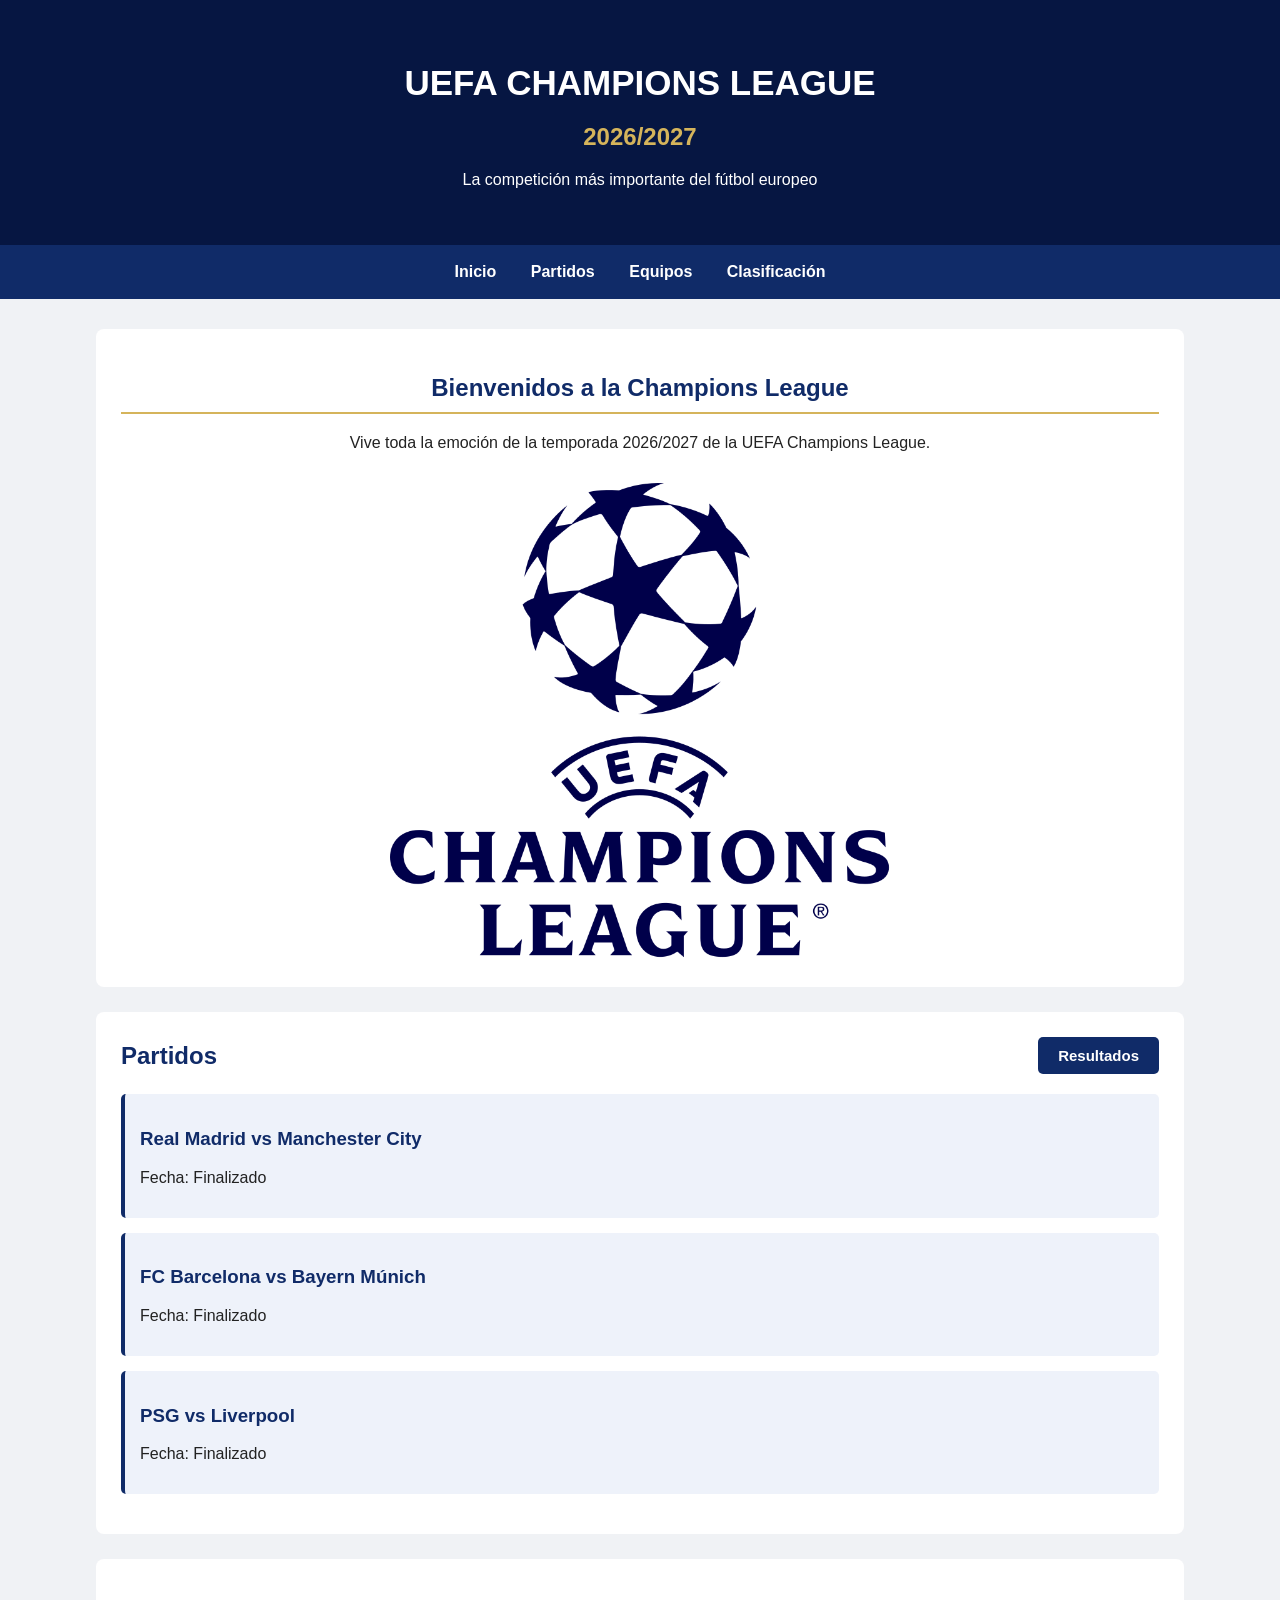
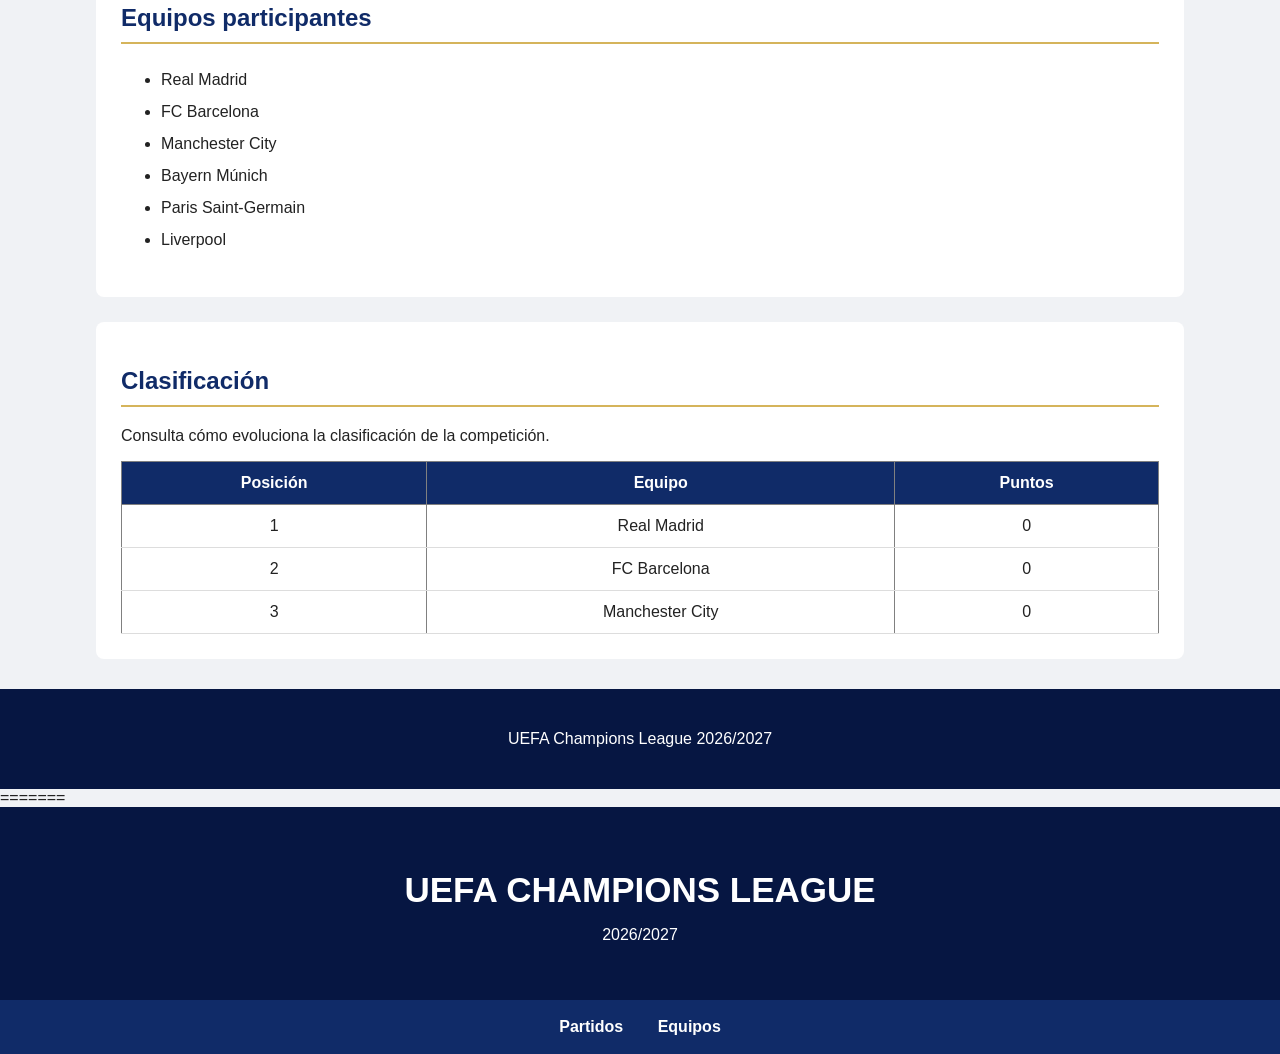
==== index.html @ 74ca2771 "Modificación index html" ====
<!DOCTYPE html>
<html lang="es">
<head>
    <meta charset="UTF-8">
    <meta name="viewport" content="width=device-width, initial-scale=1.0">
    <title>UEFA Champions League 2026/2027</title>
    <link rel="stylesheet" href="index.css  ">
</head>

<body>

    <header id="inicio">
        <h1>UEFA CHAMPIONS LEAGUE</h1>
        <h2>2026/2027</h2>
        <p>La competición más importante del fútbol europeo</p>
    </header>

    <nav>
        <a href="#inicio">Inicio</a>
        <a href="#partidos">Partidos</a>
        <a href="#equipos">Equipos</a>
        <a href="#clasificacion">Clasificación</a>
    </nav>

    <main>

        <section id="destacado">
            <h2>Bienvenidos a la Champions League</h2>
            <p>Vive toda la emoción de la temporada 2026/2027 de la UEFA Champions League.</p>
            <img src="UEFA_Champions_League_logo.png" alt="UEFA Champions League" width="500">
        </section>

        <section id="partidos">
            <div class="titulo-partidos">
                <h2>Partidos</h2>   
                    <a href="partidos.html">
                        <button class="boton-resultados">Resultados</button>
                    </a>
            </div>

            <article>
                <h3>Real Madrid vs Manchester City</h3>
                <p>Fecha: Finalizado</p>
            </article>

            <article>
                <h3>FC Barcelona vs Bayern Múnich</h3>
                <p>Fecha: Finalizado</p>
            </article>

            <article>
                <h3>PSG vs Liverpool</h3>
                <p>Fecha: Finalizado</p>
            </article>
        </section>

        <section id="equipos">
            <h2>Equipos participantes</h2>

            <ul>
                <li>Real Madrid</li>
                <li>FC Barcelona</li>
                <li>Manchester City</li>
                <li>Bayern Múnich</li>
                <li>Paris Saint-Germain</li>
                <li>Liverpool</li>
            </ul>
        </section>

        <section id="clasificacion">
            <h2>Clasificación</h2>
            <p>Consulta cómo evoluciona la clasificación de la competición.</p>
            <table border="1">
                <tr>
                    <th>Posición</th>
                    <th>Equipo</th>
                    <th>Puntos</th>
                </tr>
                <tr>
                    <td>1</td>
                    <td>Real Madrid</td>
                    <td>0</td>
                </tr>
                <tr>
                    <td>2</td>
                    <td>FC Barcelona</td>
                    <td>0</td>
                </tr>
                <tr>
                    <td>3</td>
                    <td>Manchester City</td>
                    <td>0</td>
                </tr>
            </table>
        </section>


    </main>

    <footer>
        <p>UEFA Champions League 2026/2027</p>
    </footer>

=======
<html lang="en">
<head>
    <meta charset="UTF-8">
    <meta name="viewport" content="width=device-width, initial-scale=1.0">
    <title> UEFA CHAMPIONS LEAGUE 2026/2027</title>
</head>
<body>
    <header id="inicio">
        <h1>UEFA CHAMPIONS LEAGUE</h1>
        <p>2026/2027</p>
    </header>

    <nav>
        <a href="#partidos">Partidos</a>
        <a href="#equipos">Equipos</a>
    </nav>


</body>
</html>
---- index.css ----
/* ESTILOS GENERALES */
body {
    margin: 0;
    font-family: Arial, sans-serif;
    background-color: #f0f2f5;
    color: #222;
}

/* CABECERA */
header {
    background-color: #061642;
    color: white;
    text-align: center;
    padding: 40px;
}

header h1 {
    font-size: 35px;
    margin-bottom: 10px;
}

header h2 {
    color: #d5b45b;
}

/* MENU DE NAVEGACION */
nav {
    background-color: #102b68;
    text-align: center;
    padding: 18px;
}

nav a {
    color: white;
    text-decoration: none;
    margin: 15px;
    font-weight: bold;
}

nav a:hover {
    color: #d5b45b;
}

/* CONTENIDO PRINCIPAL */
main {
    width: 85%;
    margin: 30px auto;
}

/* SECCIONES */
section {
    background-color: white;
    padding: 25px;
    margin-bottom: 25px;
    border-radius: 8px;
}

section h2 {
    color: #102b68;
    border-bottom: 2px solid #d5b45b;
    padding-bottom: 10px;
}

/* IMAGEN PRINCIPAL */
#destacado {
    text-align: center;
}

#destacado img {
    max-width: 100%;
    border-radius: 8px;
    margin-top: 15px;
}

/* PARTIDOS */
article {
    background-color: #eef2fa;
    padding: 15px;
    margin: 15px 0;
    border-left: 4px solid #102b68;
    border-radius: 5px;
}

article h3 {
    color: #102b68;
}

/* EQUIPOS */
ul {
    line-height: 2;
}

/* CLASIFICACION */
table {
    width: 100%;
    border-collapse: collapse;
    text-align: center;
}

th {
    background-color: #102b68;
    color: white;
    padding: 12px;
}

td {
    padding: 12px;
    border-bottom: 1px solid #ddd;
}

/* PIE DE PAGINA */
footer {
    background-color: #061642;
    color: white;
    text-align: center;
    padding: 25px;
}

footer a {
    color: #d5b45b;
    text-decoration: none;
}

footer a:hover {
    text-decoration: underline;
}

/* TITULO Y BOTON DE PARTIDOS */

.titulo-partidos {
    display: flex;
    flex-direction: row;
    align-items: center;
    justify-content: space-between;
    width: 100%;
    margin-bottom: 20px;
}

.titulo-partidos h2 {
    margin: 0;
    border-bottom: none;
    padding-bottom: 0;
}

.boton-resultados {
    background-color: #102b68;
    color: white;
    border: none;
    padding: 10px 20px;
    border-radius: 5px;
    cursor: pointer;
    font-weight: bold;
    font-size: 15px;
}

.boton-resultados:hover {
    background-color: #d5b45b;
    color: #102b68;
}

/* ALINEAR TITULO Y BOTON DE PARTIDOS */

#partidos .titulo-partidos {
    display: flex !important;
    flex-direction: row !important;
    justify-content: space-between !important;
    align-items: center !important;
    width: 100%;
}

#partidos .titulo-partidos h2 {
    width: auto !important;
    margin: 0 !important;
    padding: 0 !important;
    border-bottom: none !important;
    flex: 0 0 auto !important;
}

#partidos .titulo-partidos a {
    margin-left: auto;
    display: block;
}

#partidos .boton-resultados {
    display: inline-block;
}
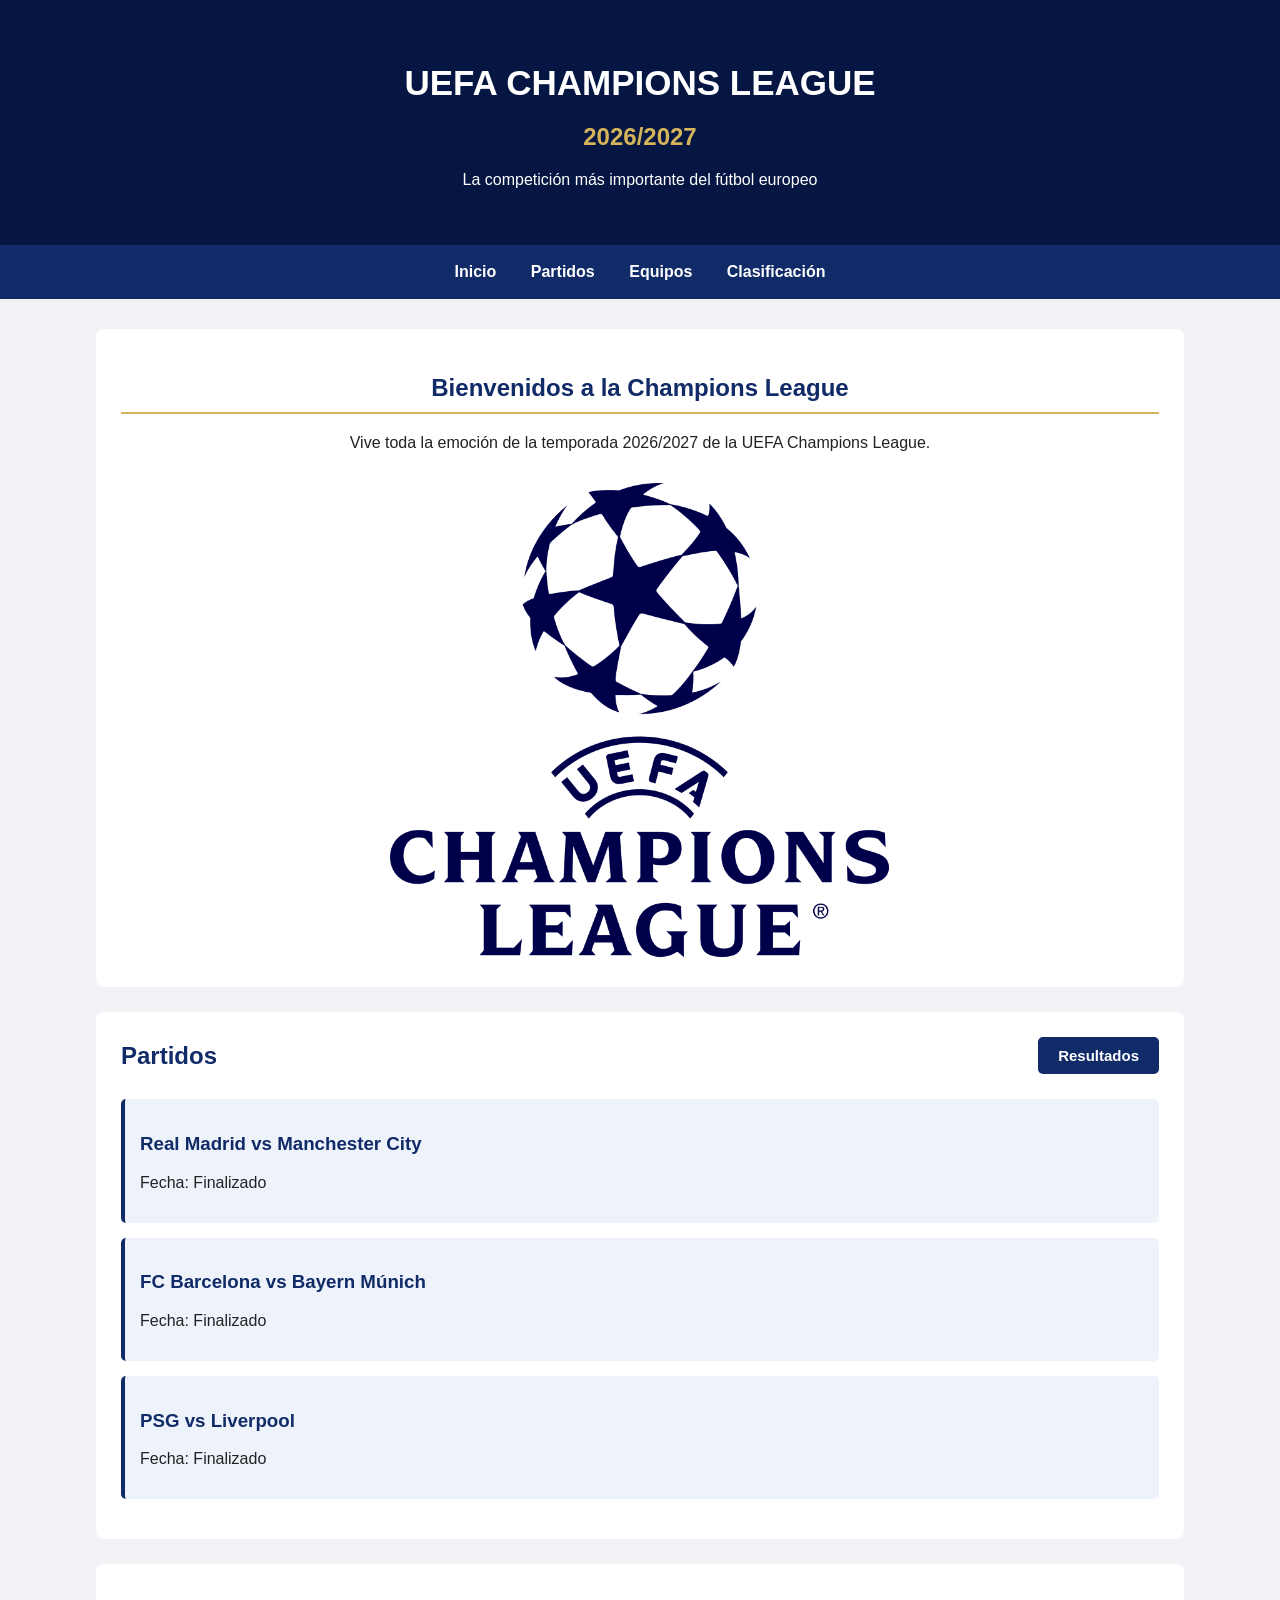
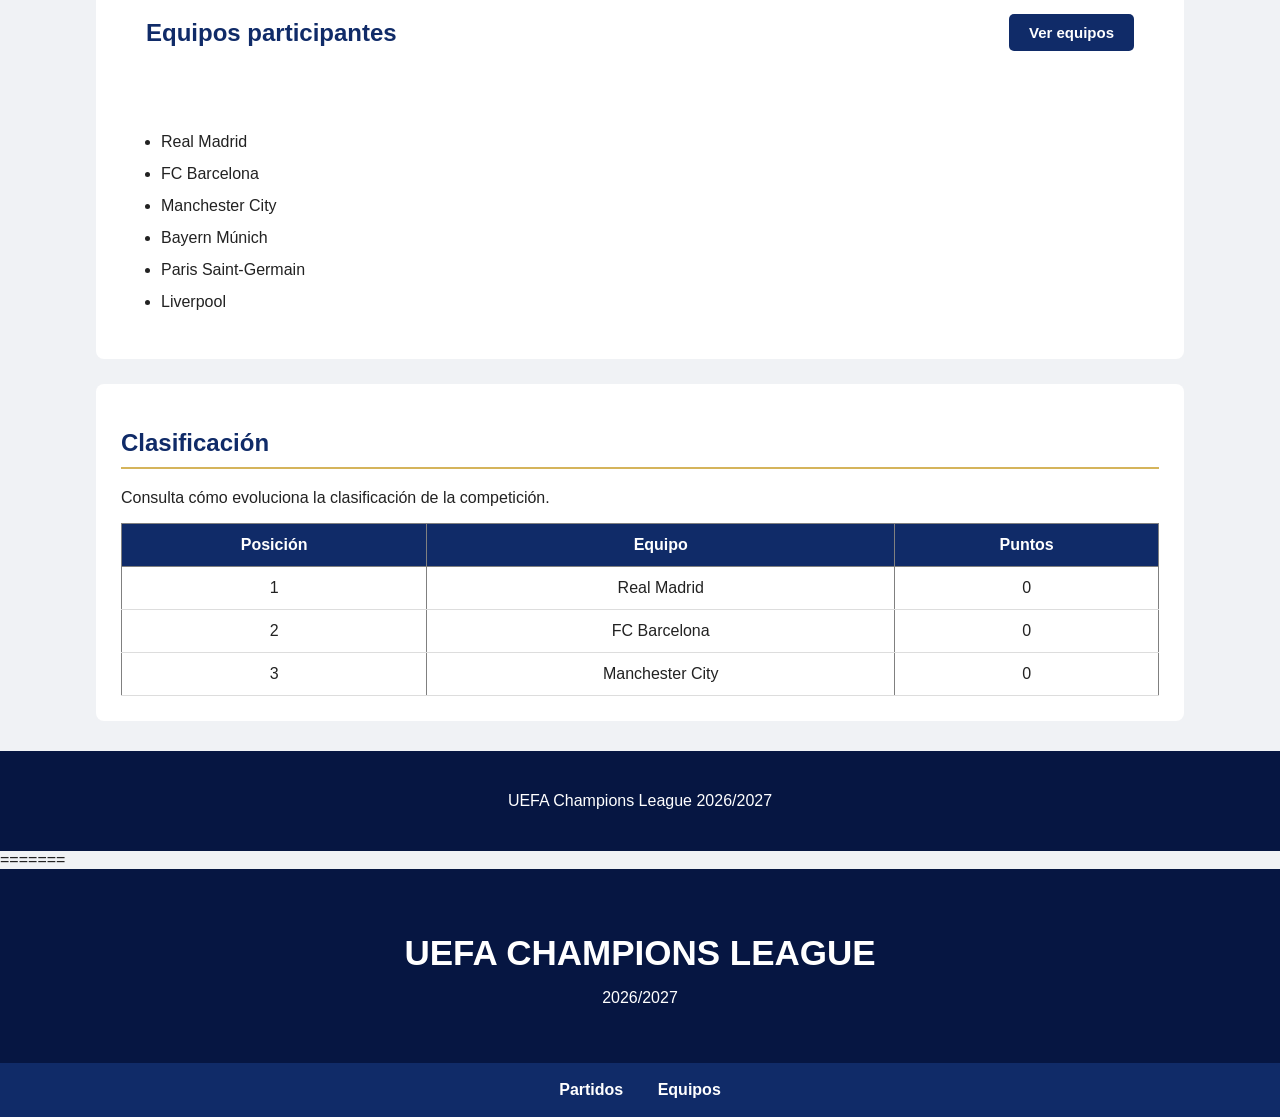
==== commit fb6ff290: "Modificación equipos html y css" ====
--- a/index.html
+++ b/index.html
@@ -55,7 +55,16 @@
         </section>
 
         <section id="equipos">
-            <h2>Equipos participantes</h2>
+            
+
+            <section id="equipos">
+                <div class="titulo-partidos">
+                    <h2>Equipos participantes</h2>
+                    <a href="equipos.html">
+                        <button class="boton-resultados">Ver equipos</button>
+                    </a>
+                </div>
+            </section>
 
             <ul>
                 <li>Real Madrid</li>
--- a/index.css
+++ b/index.css
@@ -129,11 +129,10 @@
 
 .titulo-partidos {
     display: flex;
-    flex-direction: row;
+    justify-content: space-between;
     align-items: center;
-    justify-content: space-between;
-    width: 100%;
-    margin-bottom: 20px;
+    margin-bottom: 25px;
+
 }
 
 .titulo-partidos h2 {
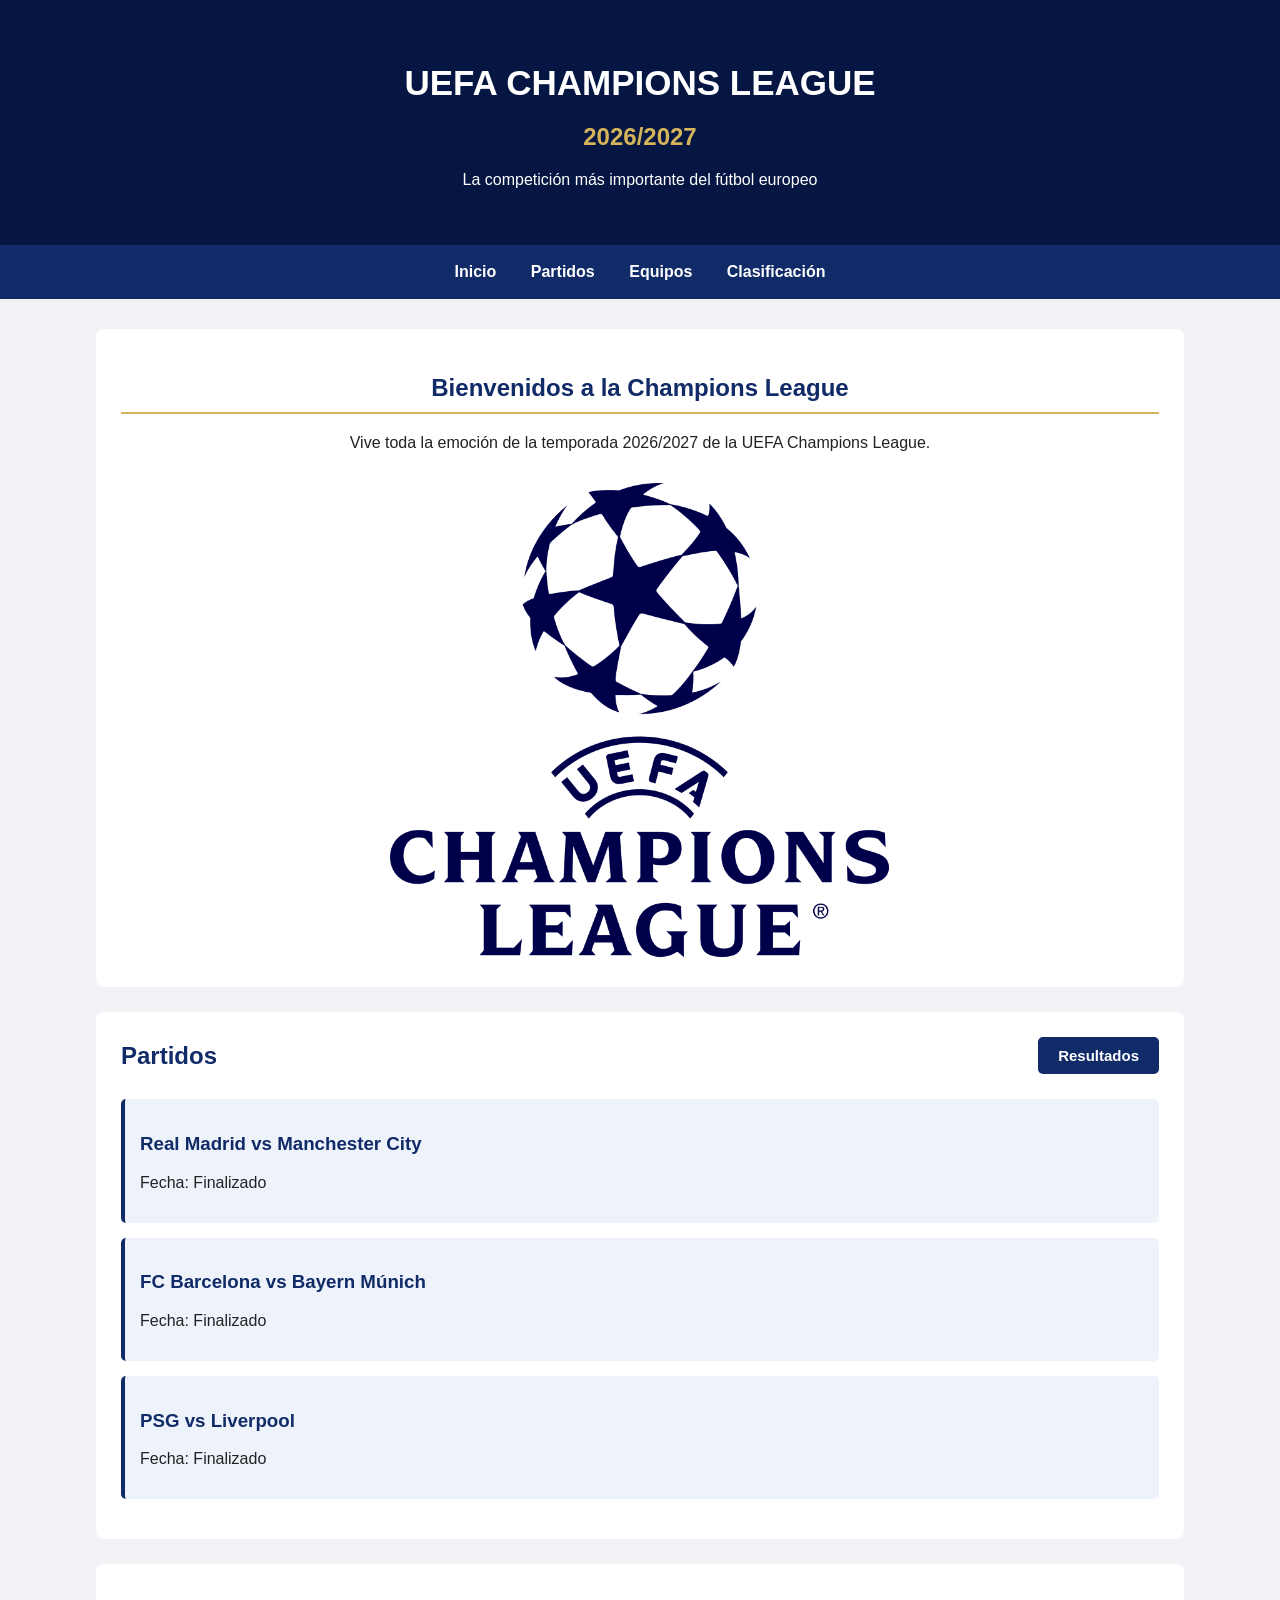
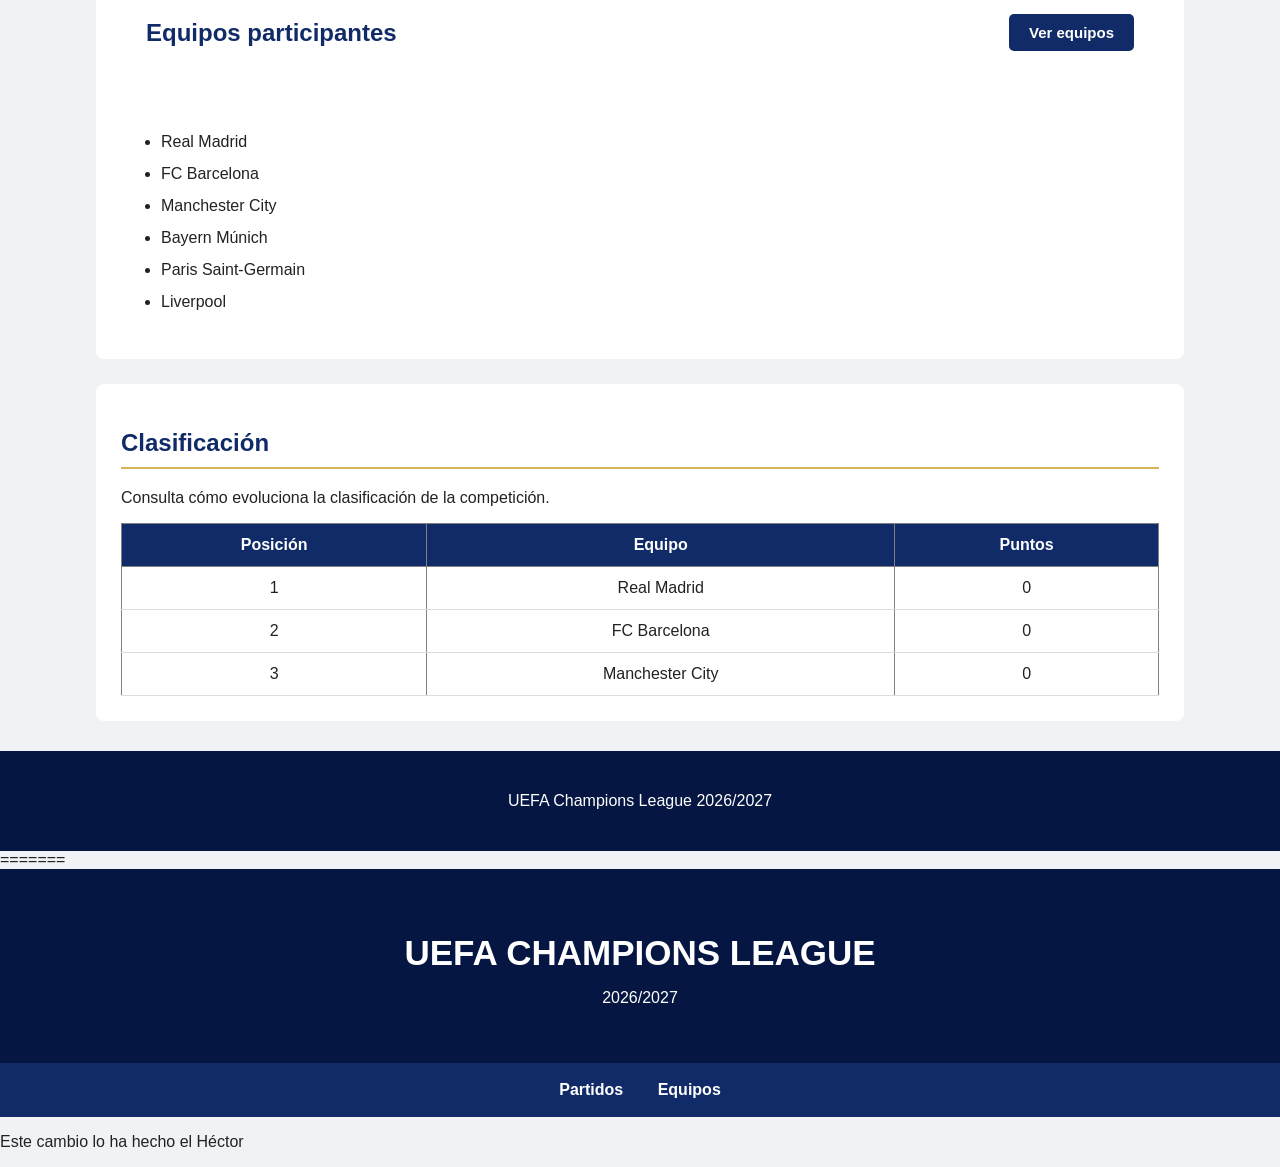
==== commit cd58b58f: "Cambio de Héctor" ====
--- a/index.html
+++ b/index.html
@@ -128,6 +128,6 @@
         <a href="#equipos">Equipos</a>
     </nav>
 
-
+    <p>Este cambio lo ha hecho el Héctor</p>
 </body>
 </html> 
--- a/index.css
+++ b/index.css
@@ -182,4 +182,5 @@
 
 #partidos .boton-resultados {
     display: inline-block;
-}+}
+
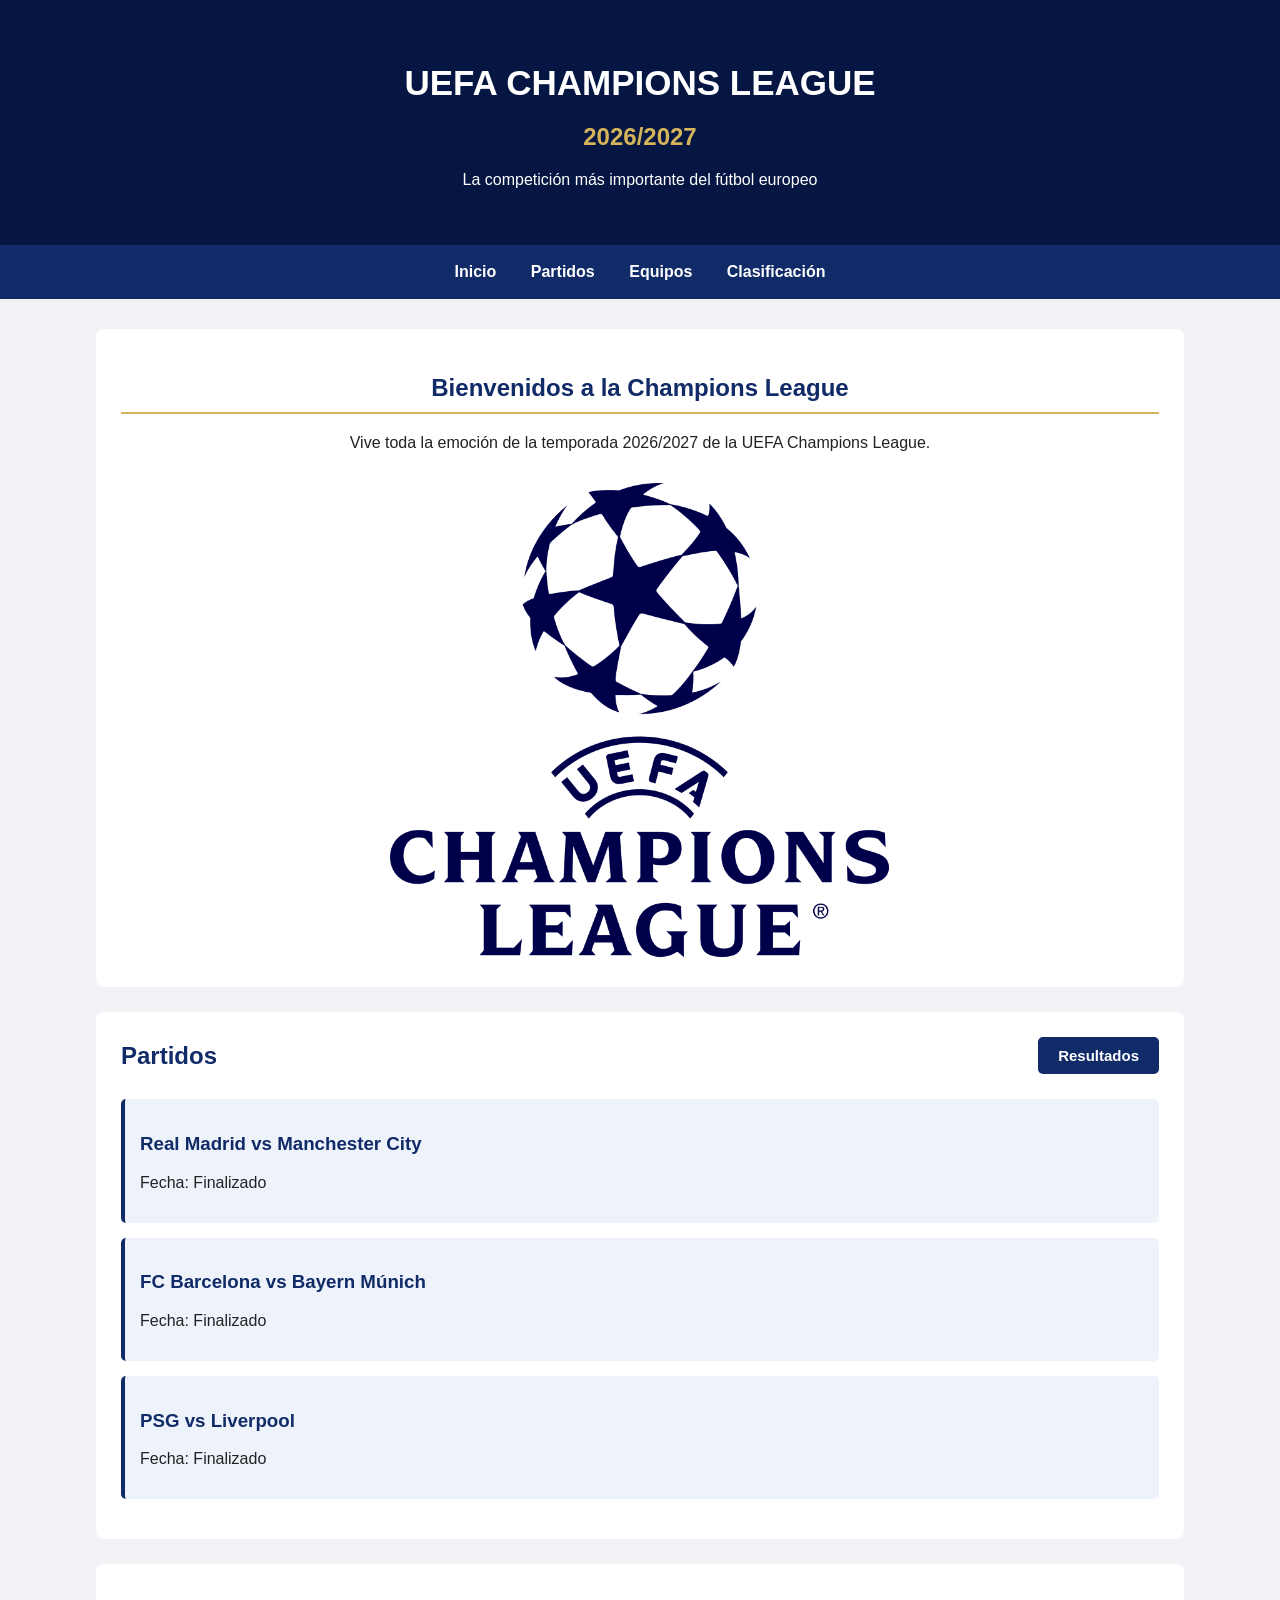
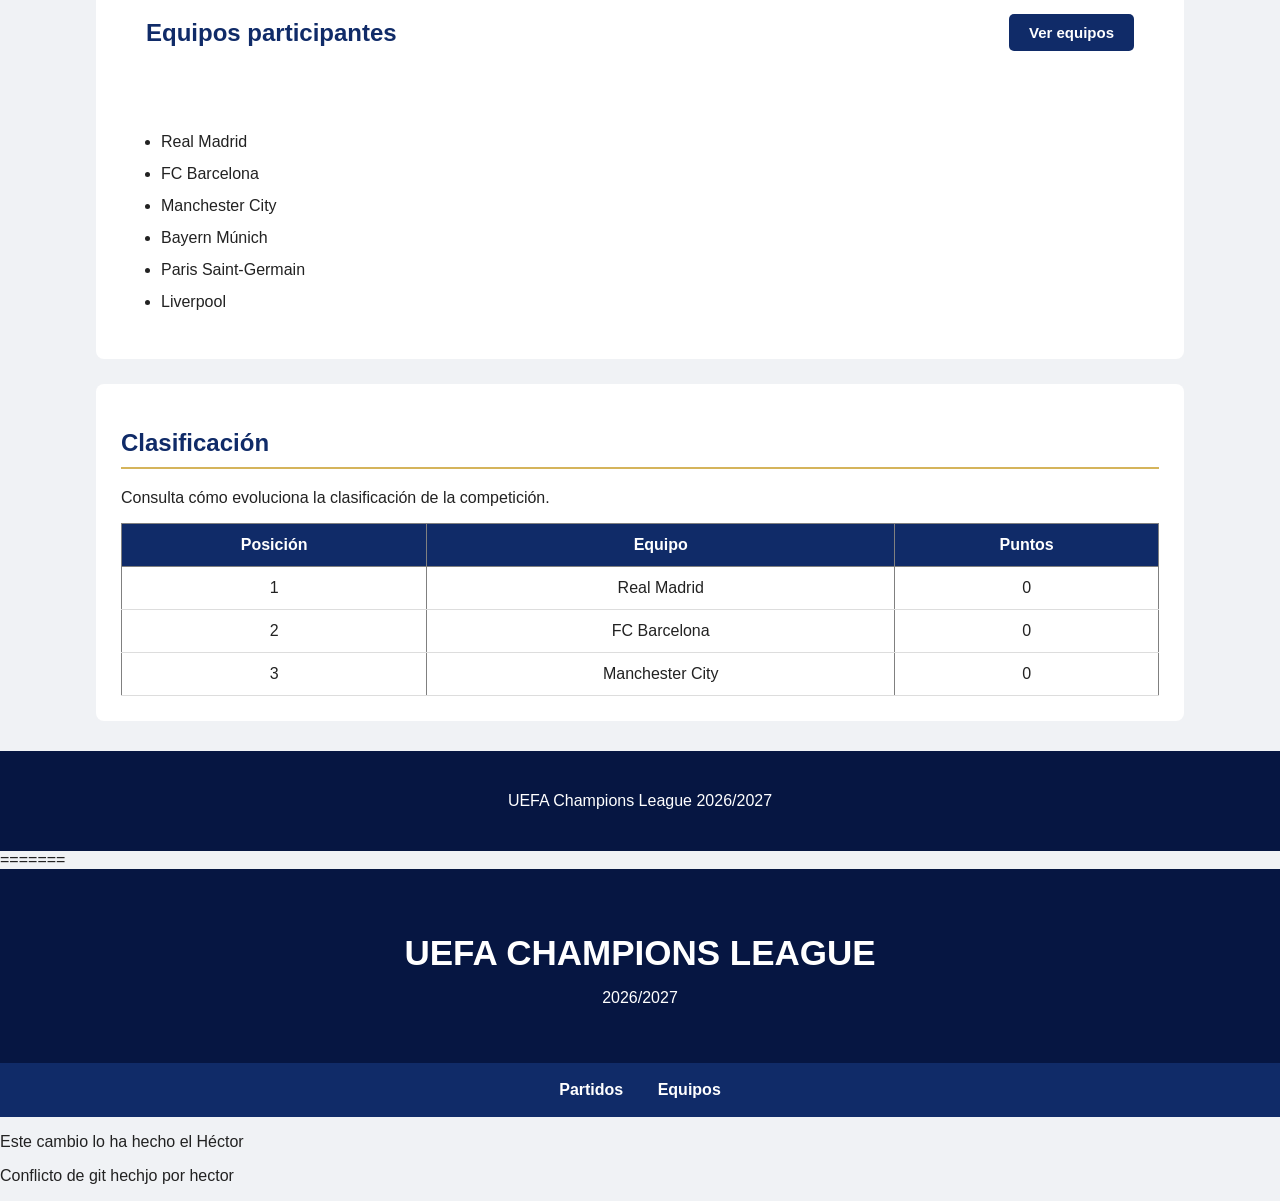
==== commit a2781d32: "Conflicto hecho por hector" ====
--- a/index.html
+++ b/index.html
@@ -129,5 +129,6 @@
     </nav>
 
     <p>Este cambio lo ha hecho el Héctor</p>
+    <p>Conflicto de git hechjo por hector</p>
 </body>
 </html> 
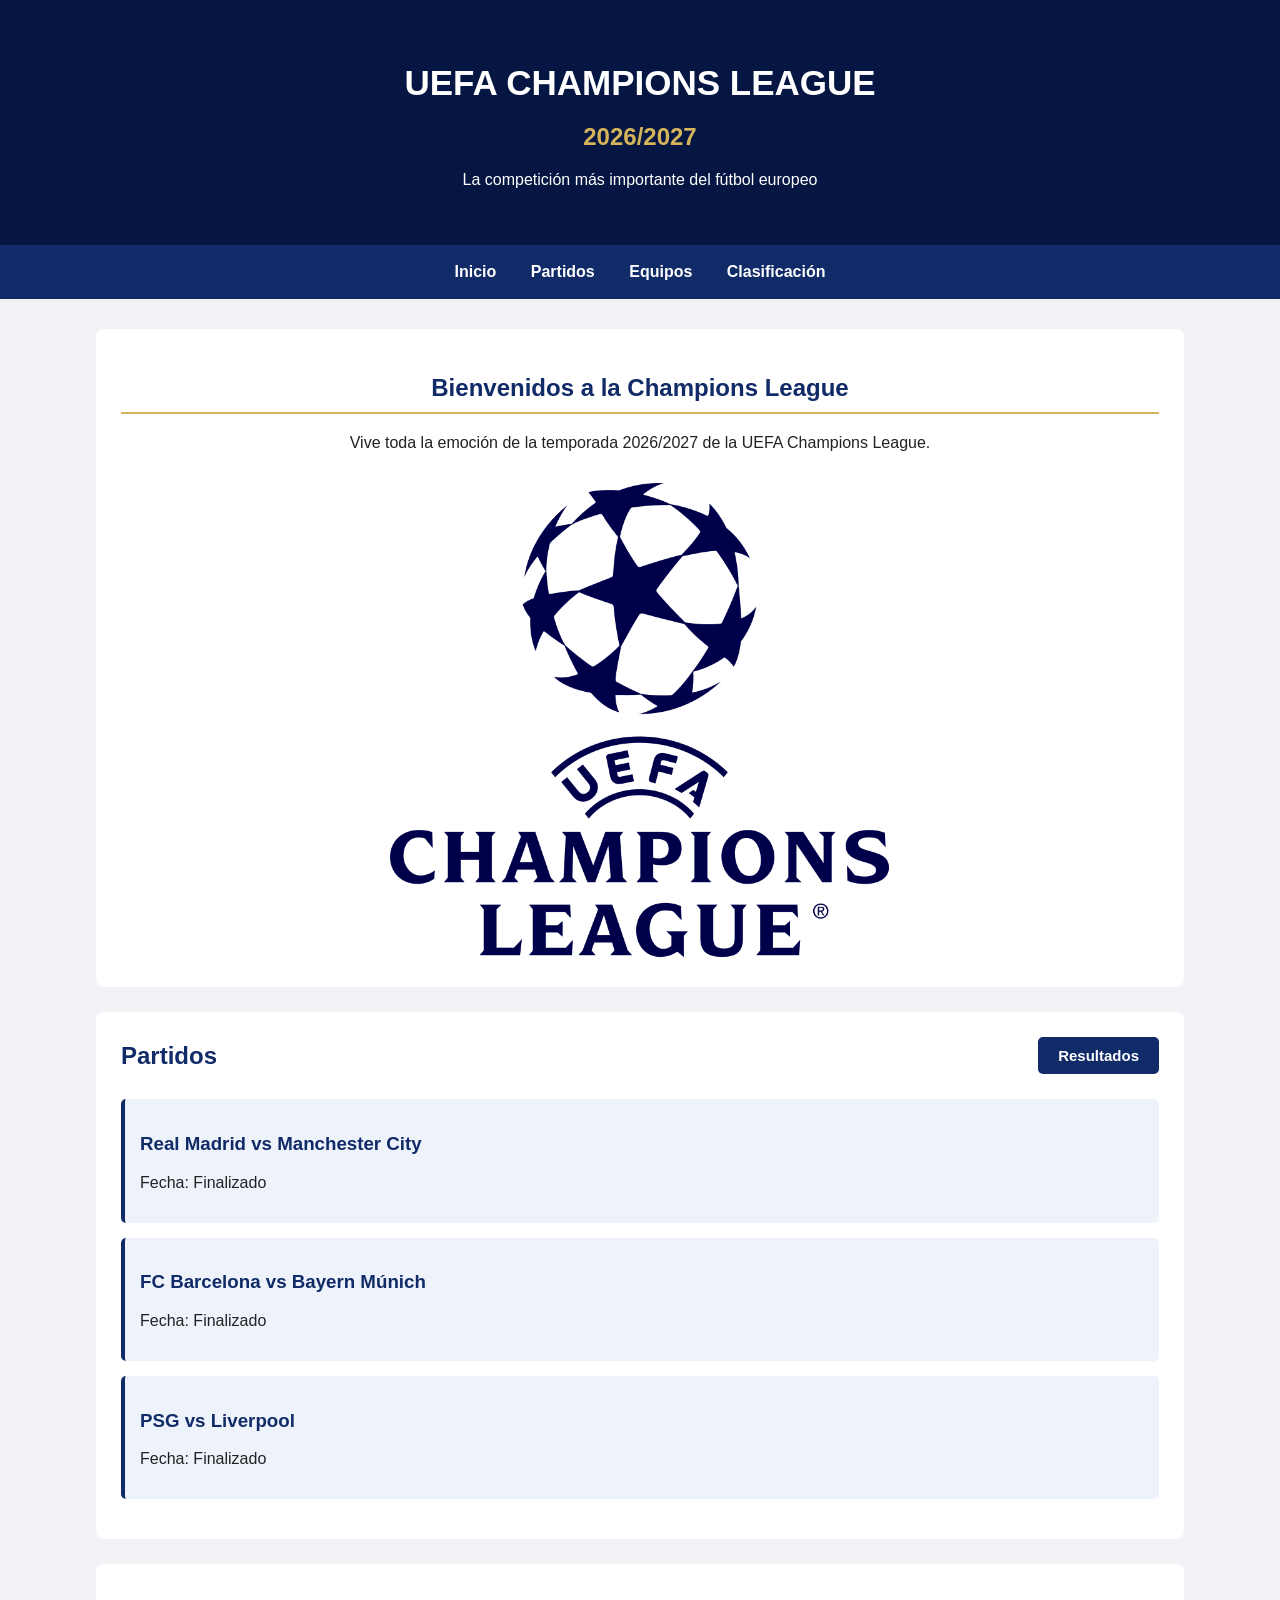
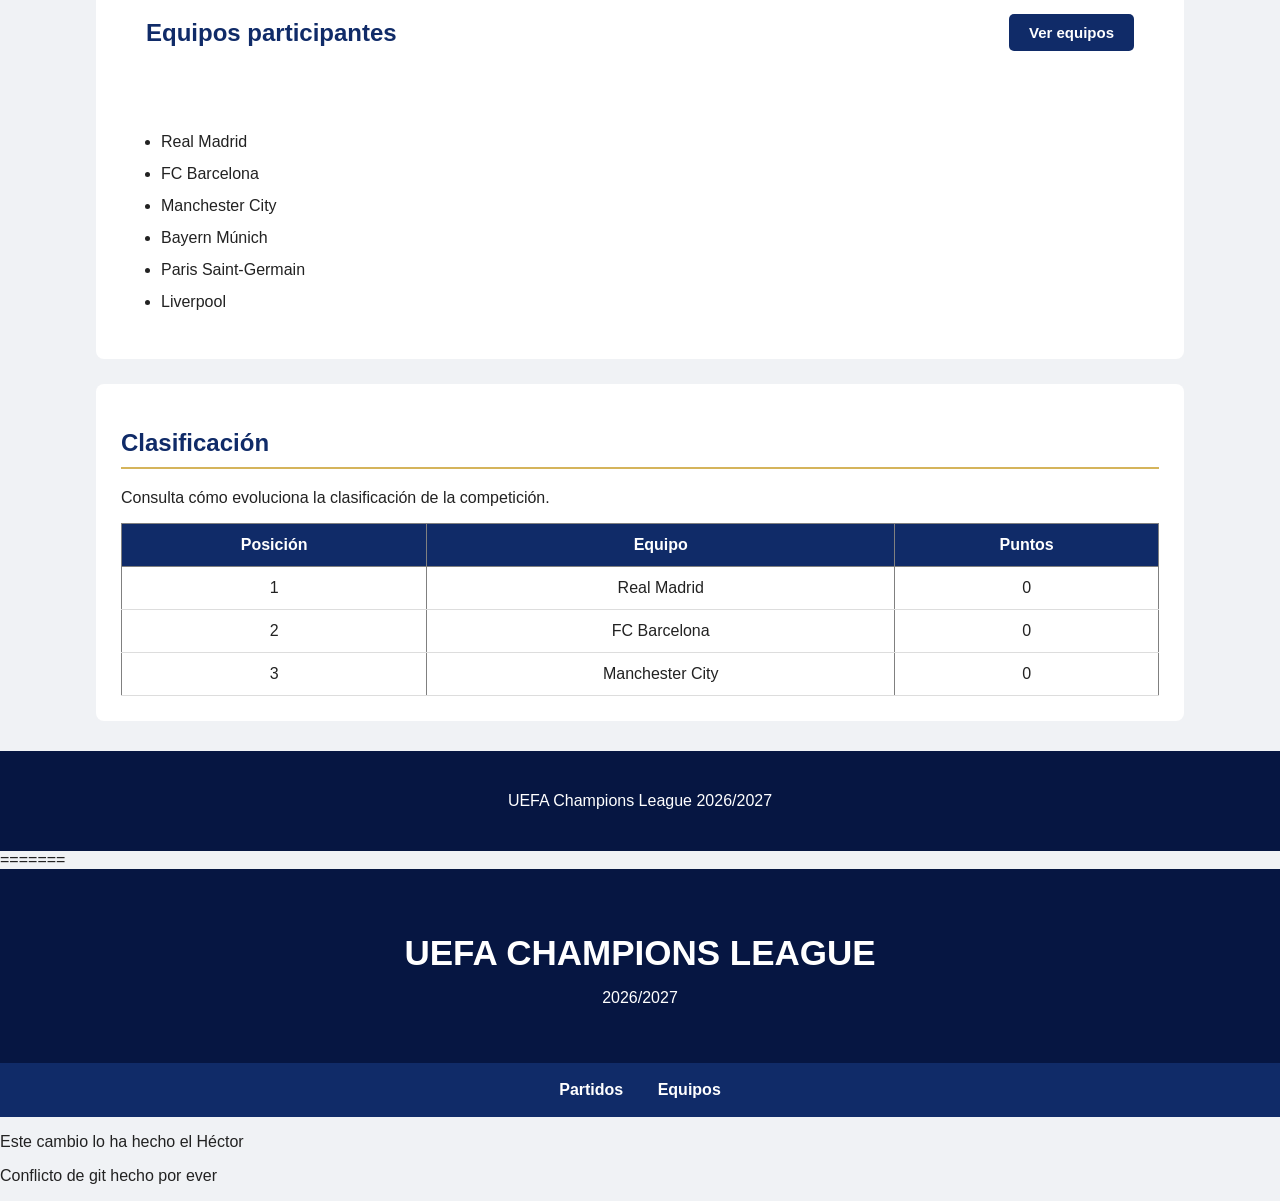
==== commit 422ff02e: "Conflicto con ever" ====
--- a/index.html
+++ b/index.html
@@ -129,6 +129,6 @@
     </nav>
 
     <p>Este cambio lo ha hecho el Héctor</p>
-    <p>Conflicto de git hechjo por hector</p>
+    <p>Conflicto de git hecho por ever</p>
 </body>
 </html> 
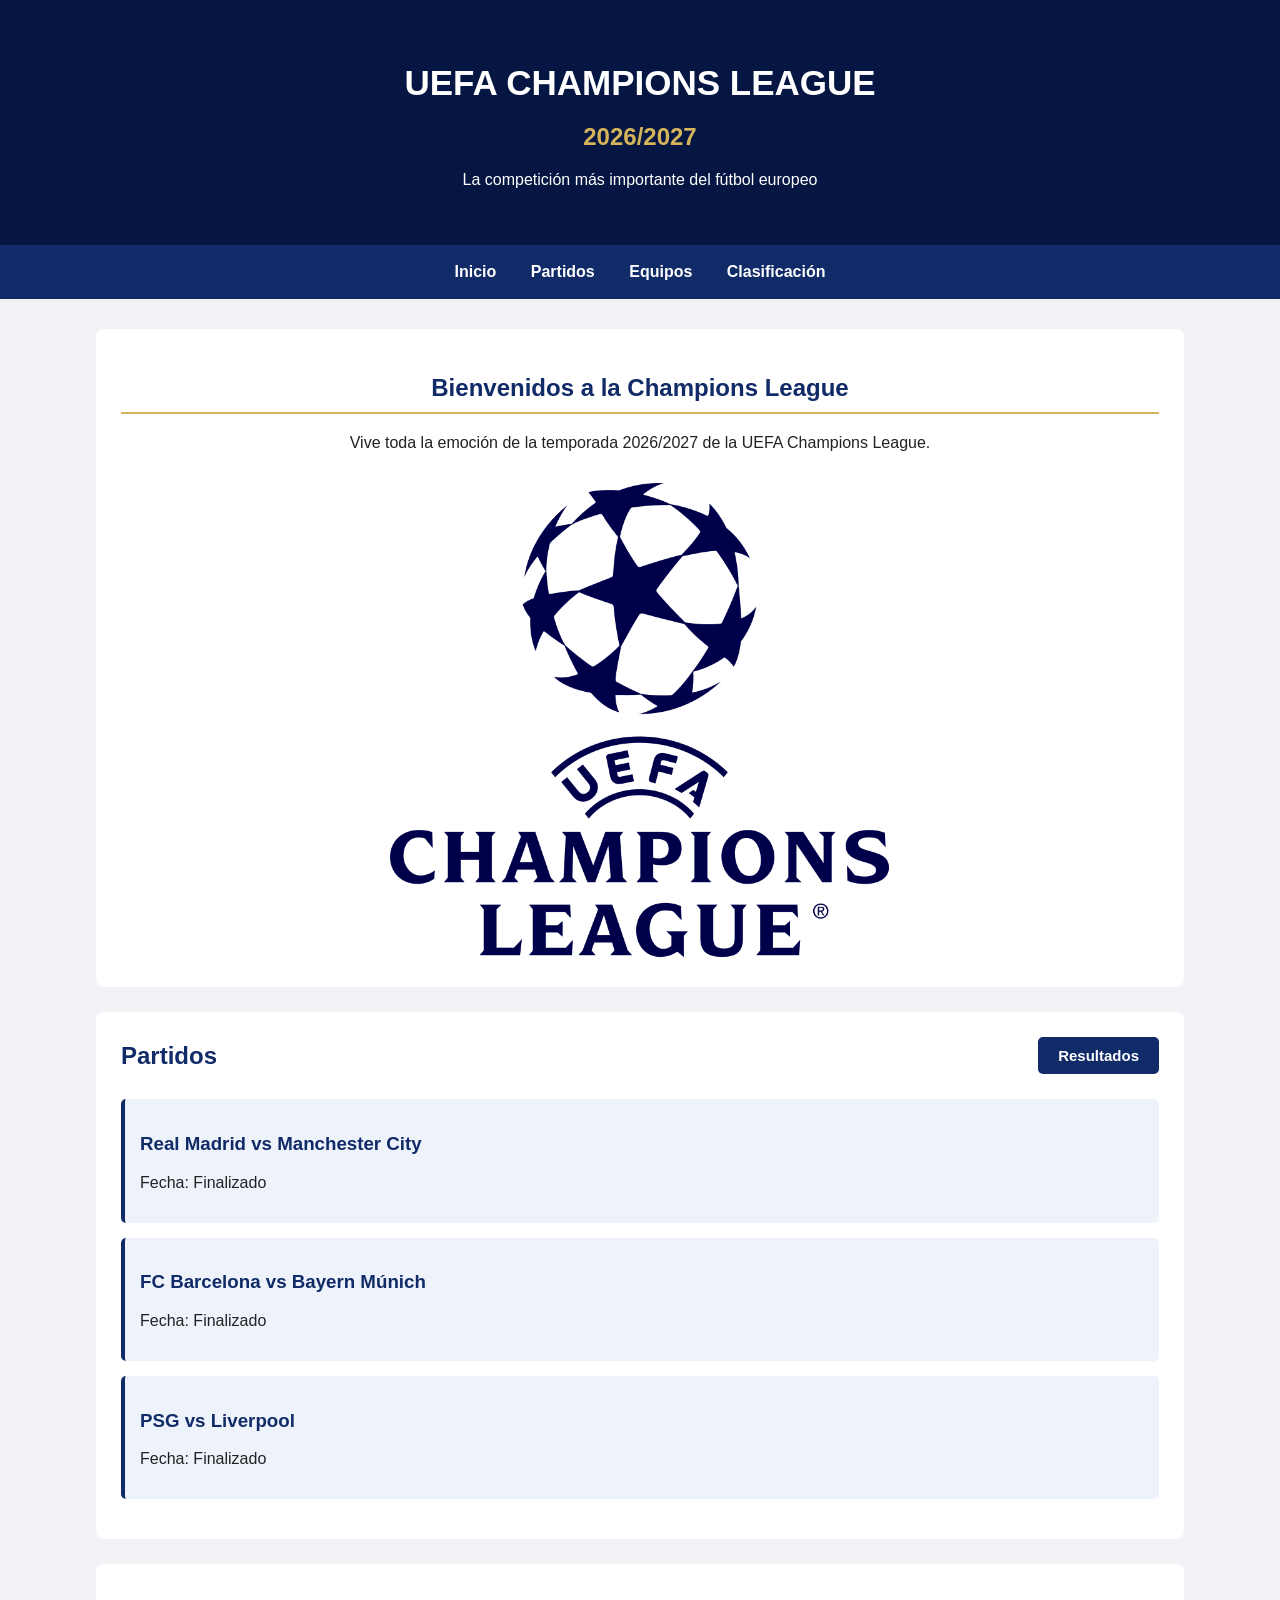
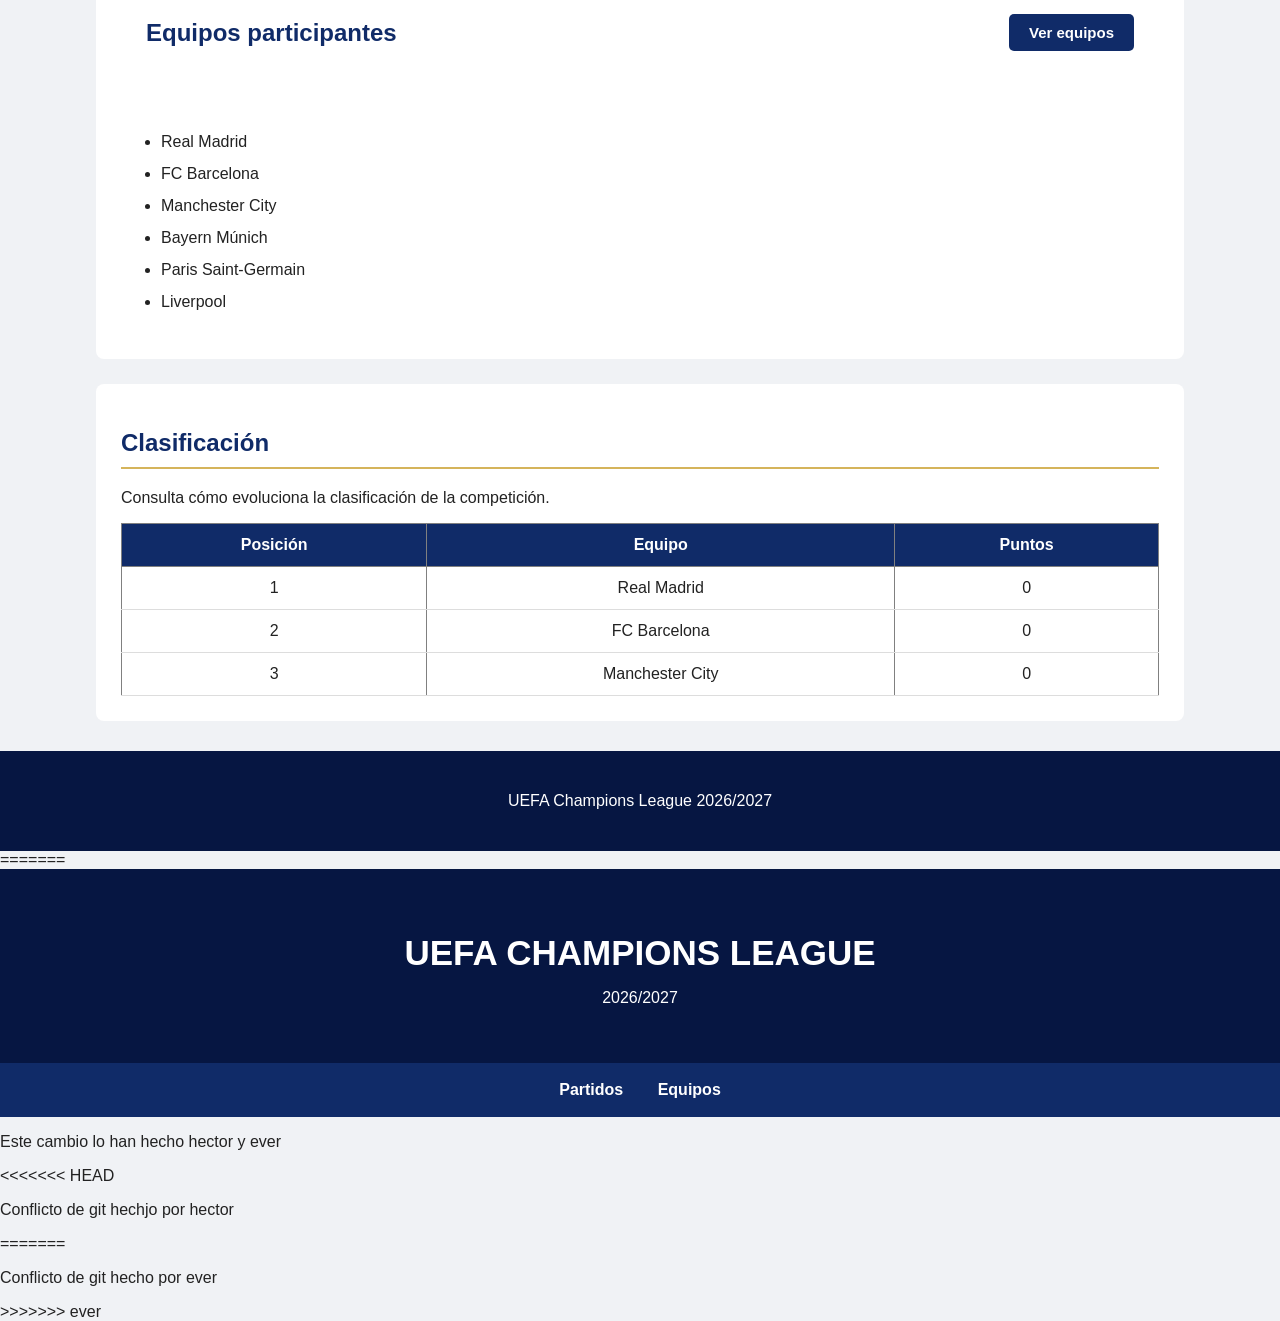
==== commit edc72ebb: "Resolver conflicto en main" ====
--- a/index.html
+++ b/index.html
@@ -128,7 +128,11 @@
         <a href="#equipos">Equipos</a>
     </nav>
 
-    <p>Este cambio lo ha hecho el Héctor</p>
+    <p>Este cambio lo han hecho hector y ever</p>
+<<<<<<< HEAD
+    <p>Conflicto de git hechjo por hector</p>
+=======
     <p>Conflicto de git hecho por ever</p>
+>>>>>>> ever
 </body>
 </html> 
